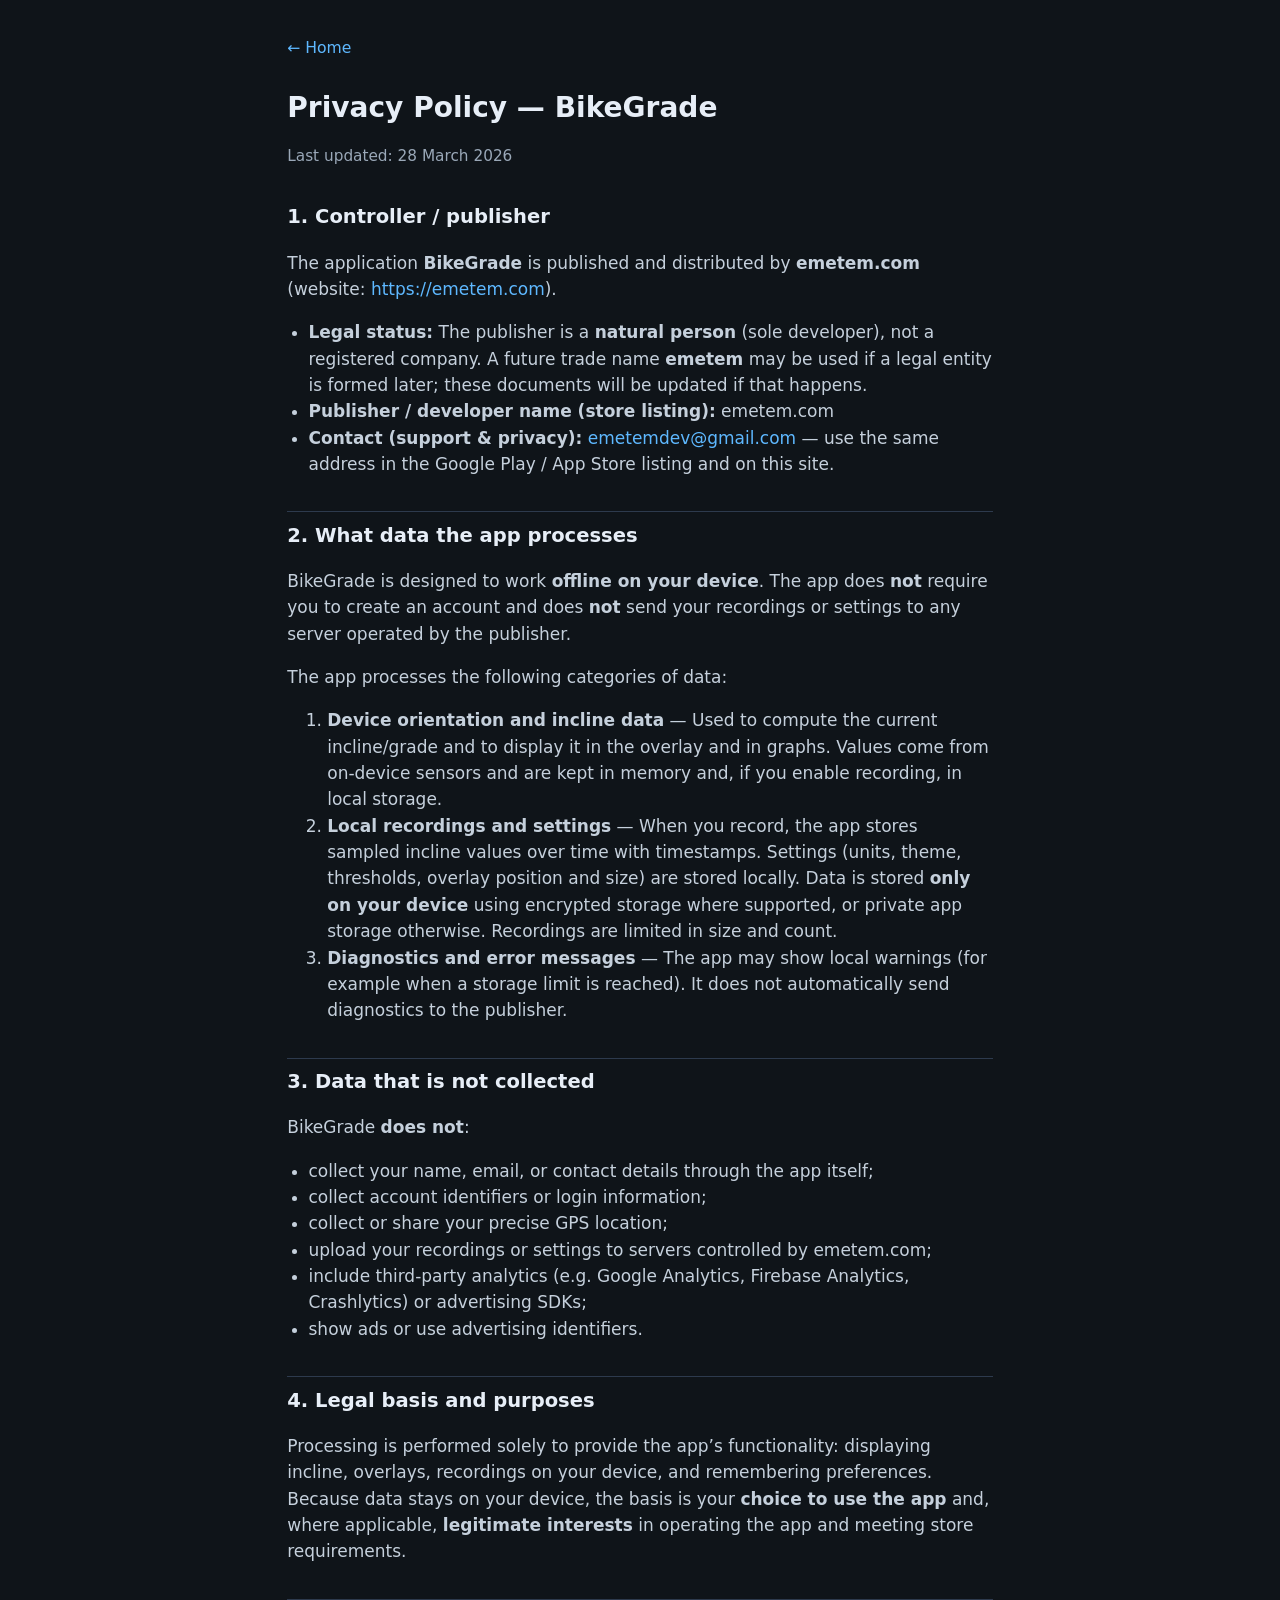
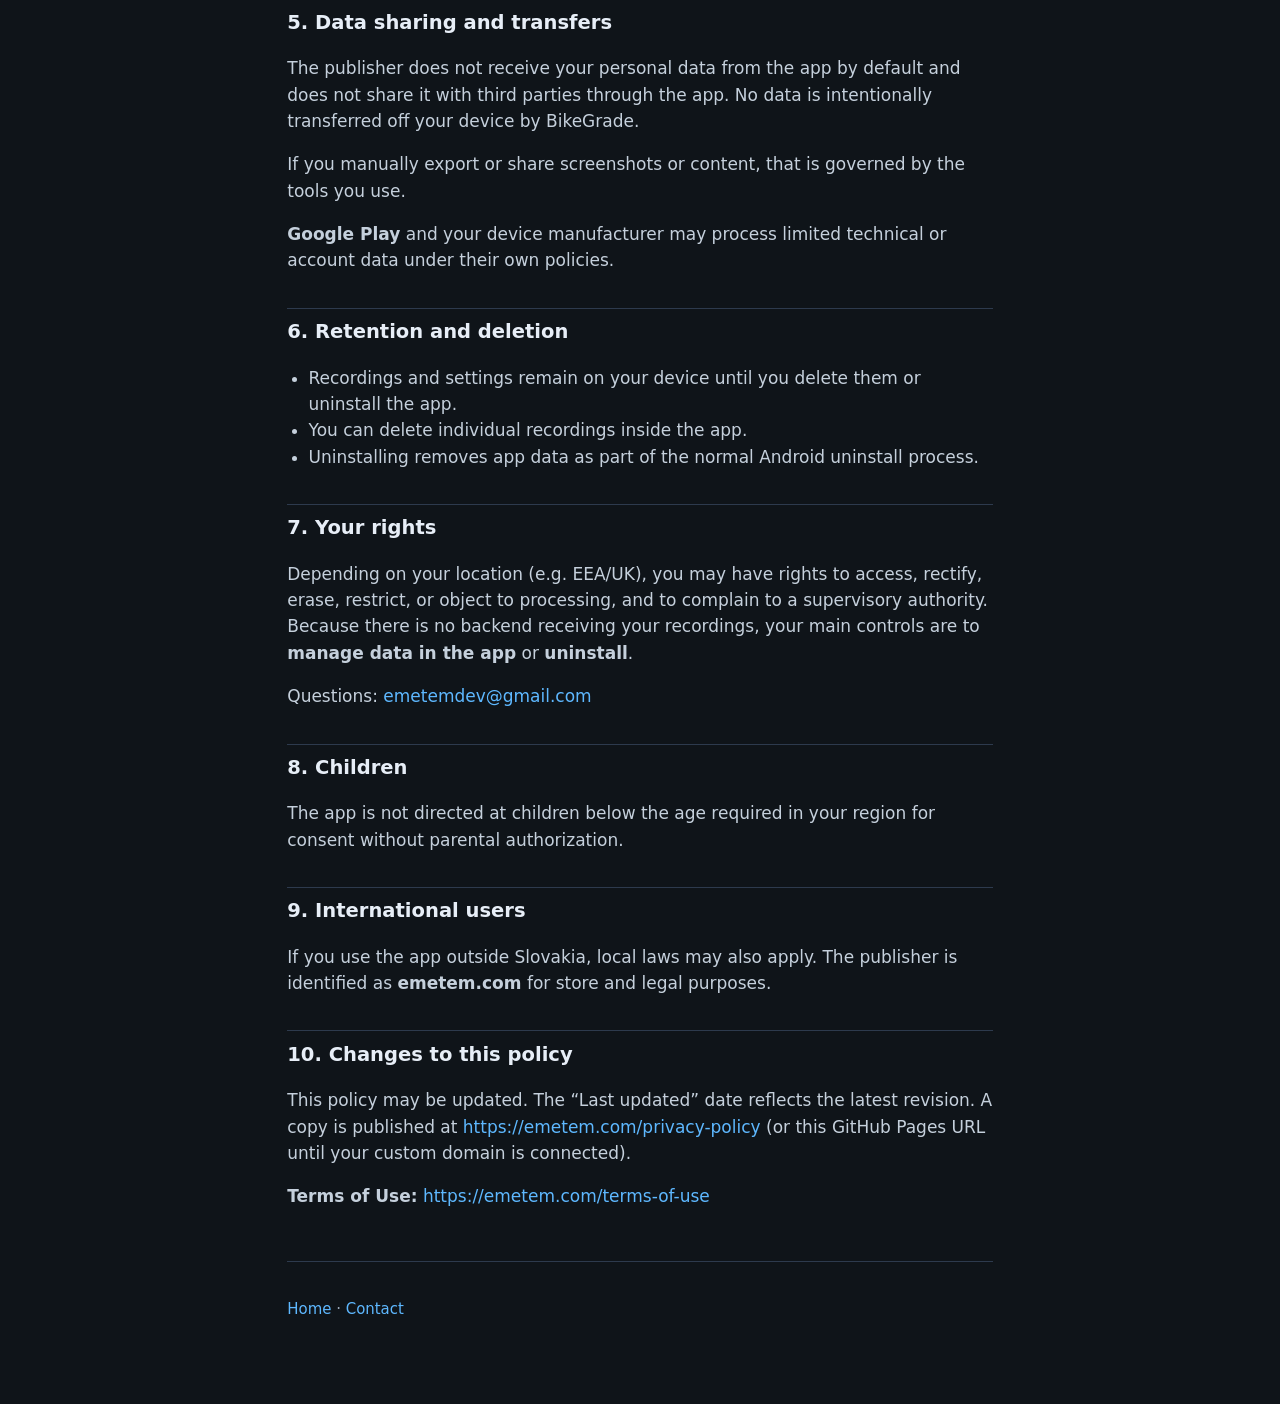
==== privacy-policy.html @ 73c38e98 "init" ====
<!DOCTYPE html>
<html lang="en">
<head>
  <meta charset="utf-8" />
  <meta name="viewport" content="width=device-width, initial-scale=1" />
  <title>Privacy Policy — BikeGrade — emetem.com</title>
  <meta name="description" content="Privacy Policy for the BikeGrade app by emetem.com." />
  <link rel="stylesheet" href="assets/style.css" />
</head>
<body>
  <div class="wrap">
    <a class="back" href="index.html">← Home</a>
    <article class="legal">
      <h1>Privacy Policy — BikeGrade</h1>
      <p class="meta">Last updated: 28 March 2026</p>

      <h2>1. Controller / publisher</h2>
      <p>
        The application <strong>BikeGrade</strong> is published and distributed by <strong>emetem.com</strong>
        (website: <a href="https://emetem.com">https://emetem.com</a>).
      </p>
      <ul>
        <li><strong>Legal status:</strong> The publisher is a <strong>natural person</strong> (sole developer), not a registered company.
          A future trade name <strong>emetem</strong> may be used if a legal entity is formed later; these documents will be updated if that happens.</li>
        <li><strong>Publisher / developer name (store listing):</strong> emetem.com</li>
        <li><strong>Contact (support &amp; privacy):</strong> <a href="mailto:emetemdev@gmail.com">emetemdev@gmail.com</a> — use the same address in the Google Play / App Store listing and on this site.</li>
      </ul>

      <h2>2. What data the app processes</h2>
      <p>
        BikeGrade is designed to work <strong>offline on your device</strong>. The app does <strong>not</strong> require you to create an account and does <strong>not</strong>
        send your recordings or settings to any server operated by the publisher.
      </p>
      <p>The app processes the following categories of data:</p>
      <ol>
        <li><strong>Device orientation and incline data</strong> — Used to compute the current incline/grade and to display it in the overlay and in graphs. Values come from on-device sensors and are kept in memory and, if you enable recording, in local storage.</li>
        <li><strong>Local recordings and settings</strong> — When you record, the app stores sampled incline values over time with timestamps. Settings (units, theme, thresholds, overlay position and size) are stored locally. Data is stored <strong>only on your device</strong> using encrypted storage where supported, or private app storage otherwise. Recordings are limited in size and count.</li>
        <li><strong>Diagnostics and error messages</strong> — The app may show local warnings (for example when a storage limit is reached). It does not automatically send diagnostics to the publisher.</li>
      </ol>

      <h2>3. Data that is not collected</h2>
      <p>BikeGrade <strong>does not</strong>:</p>
      <ul>
        <li>collect your name, email, or contact details through the app itself;</li>
        <li>collect account identifiers or login information;</li>
        <li>collect or share your precise GPS location;</li>
        <li>upload your recordings or settings to servers controlled by emetem.com;</li>
        <li>include third-party analytics (e.g. Google Analytics, Firebase Analytics, Crashlytics) or advertising SDKs;</li>
        <li>show ads or use advertising identifiers.</li>
      </ul>

      <h2>4. Legal basis and purposes</h2>
      <p>Processing is performed solely to provide the app’s functionality: displaying incline, overlays, recordings on your device, and remembering preferences. Because data stays on your device, the basis is your <strong>choice to use the app</strong> and, where applicable, <strong>legitimate interests</strong> in operating the app and meeting store requirements.</p>

      <h2>5. Data sharing and transfers</h2>
      <p>The publisher does not receive your personal data from the app by default and does not share it with third parties through the app. No data is intentionally transferred off your device by BikeGrade.</p>
      <p>If you manually export or share screenshots or content, that is governed by the tools you use.</p>
      <p><strong>Google Play</strong> and your device manufacturer may process limited technical or account data under their own policies.</p>

      <h2>6. Retention and deletion</h2>
      <ul>
        <li>Recordings and settings remain on your device until you delete them or uninstall the app.</li>
        <li>You can delete individual recordings inside the app.</li>
        <li>Uninstalling removes app data as part of the normal Android uninstall process.</li>
      </ul>

      <h2>7. Your rights</h2>
      <p>Depending on your location (e.g. EEA/UK), you may have rights to access, rectify, erase, restrict, or object to processing, and to complain to a supervisory authority. Because there is no backend receiving your recordings, your main controls are to <strong>manage data in the app</strong> or <strong>uninstall</strong>.</p>
      <p>Questions: <a href="mailto:emetemdev@gmail.com">emetemdev@gmail.com</a></p>

      <h2>8. Children</h2>
      <p>The app is not directed at children below the age required in your region for consent without parental authorization.</p>

      <h2>9. International users</h2>
      <p>If you use the app outside Slovakia, local laws may also apply. The publisher is identified as <strong>emetem.com</strong> for store and legal purposes.</p>

      <h2>10. Changes to this policy</h2>
      <p>This policy may be updated. The “Last updated” date reflects the latest revision. A copy is published at <a href="privacy-policy.html">https://emetem.com/privacy-policy</a> (or this GitHub Pages URL until your custom domain is connected).</p>
      <p><strong>Terms of Use:</strong> <a href="terms-of-use.html">https://emetem.com/terms-of-use</a></p>
    </article>

    <footer class="site">
      <p><a href="index.html">Home</a> · <a href="mailto:emetemdev@gmail.com">Contact</a></p>
    </footer>
  </div>
</body>
</html>
---- assets/style.css ----
:root {
  --bg: #0f1419;
  --surface: #1a2332;
  --text: #e7eef7;
  --muted: #9aa8b8;
  --accent: #5eb8ff;
  --border: #2d3a4d;
}

* {
  box-sizing: border-box;
}

html {
  font-size: 17px;
  -webkit-text-size-adjust: 100%;
}

body {
  margin: 0;
  min-height: 100vh;
  font-family: system-ui, -apple-system, "Segoe UI", Roboto, Ubuntu, "Helvetica Neue", sans-serif;
  line-height: 1.55;
  color: var(--text);
  background: var(--bg);
}

a {
  color: var(--accent);
  text-decoration: none;
}

a:hover {
  text-decoration: underline;
}

.wrap {
  max-width: 44rem;
  margin: 0 auto;
  padding: 2rem 1.25rem 4rem;
}

header.site {
  margin-bottom: 2.5rem;
  padding-bottom: 1.25rem;
  border-bottom: 1px solid var(--border);
}

header.site h1 {
  margin: 0 0 0.35rem;
  font-size: 1.5rem;
  font-weight: 700;
  letter-spacing: -0.02em;
}

header.site p {
  margin: 0;
  color: var(--muted);
  font-size: 0.95rem;
}

nav.links {
  display: flex;
  flex-wrap: wrap;
  gap: 0.75rem 1.25rem;
  margin-top: 1rem;
}

nav.links a {
  font-weight: 500;
}

article.legal h1 {
  font-size: 1.65rem;
  margin: 0 0 0.5rem;
}

article.legal .meta {
  color: var(--muted);
  font-size: 0.9rem;
  margin-bottom: 2rem;
}

article.legal h2 {
  font-size: 1.15rem;
  margin: 2rem 0 0.75rem;
  padding-top: 0.5rem;
  border-top: 1px solid var(--border);
  color: var(--text);
}

article.legal h2:first-of-type {
  border-top: none;
  padding-top: 0;
  margin-top: 0;
}

article.legal p,
article.legal li {
  color: #c5d0dc;
}

article.legal ul {
  padding-left: 1.25rem;
}

article.legal hr {
  border: none;
  border-top: 1px solid var(--border);
  margin: 1.75rem 0;
}

footer.site {
  margin-top: 3rem;
  padding-top: 1.25rem;
  border-top: 1px solid var(--border);
  font-size: 0.88rem;
  color: var(--muted);
}

.home-card {
  background: var(--surface);
  border: 1px solid var(--border);
  border-radius: 12px;
  padding: 1.5rem 1.35rem;
  margin-bottom: 1rem;
}

.home-card h2 {
  margin: 0 0 0.5rem;
  font-size: 1.1rem;
}

.home-card p {
  margin: 0;
  color: #c5d0dc;
  font-size: 0.95rem;
}

.back {
  display: inline-block;
  margin-bottom: 1.5rem;
  font-size: 0.92rem;
}
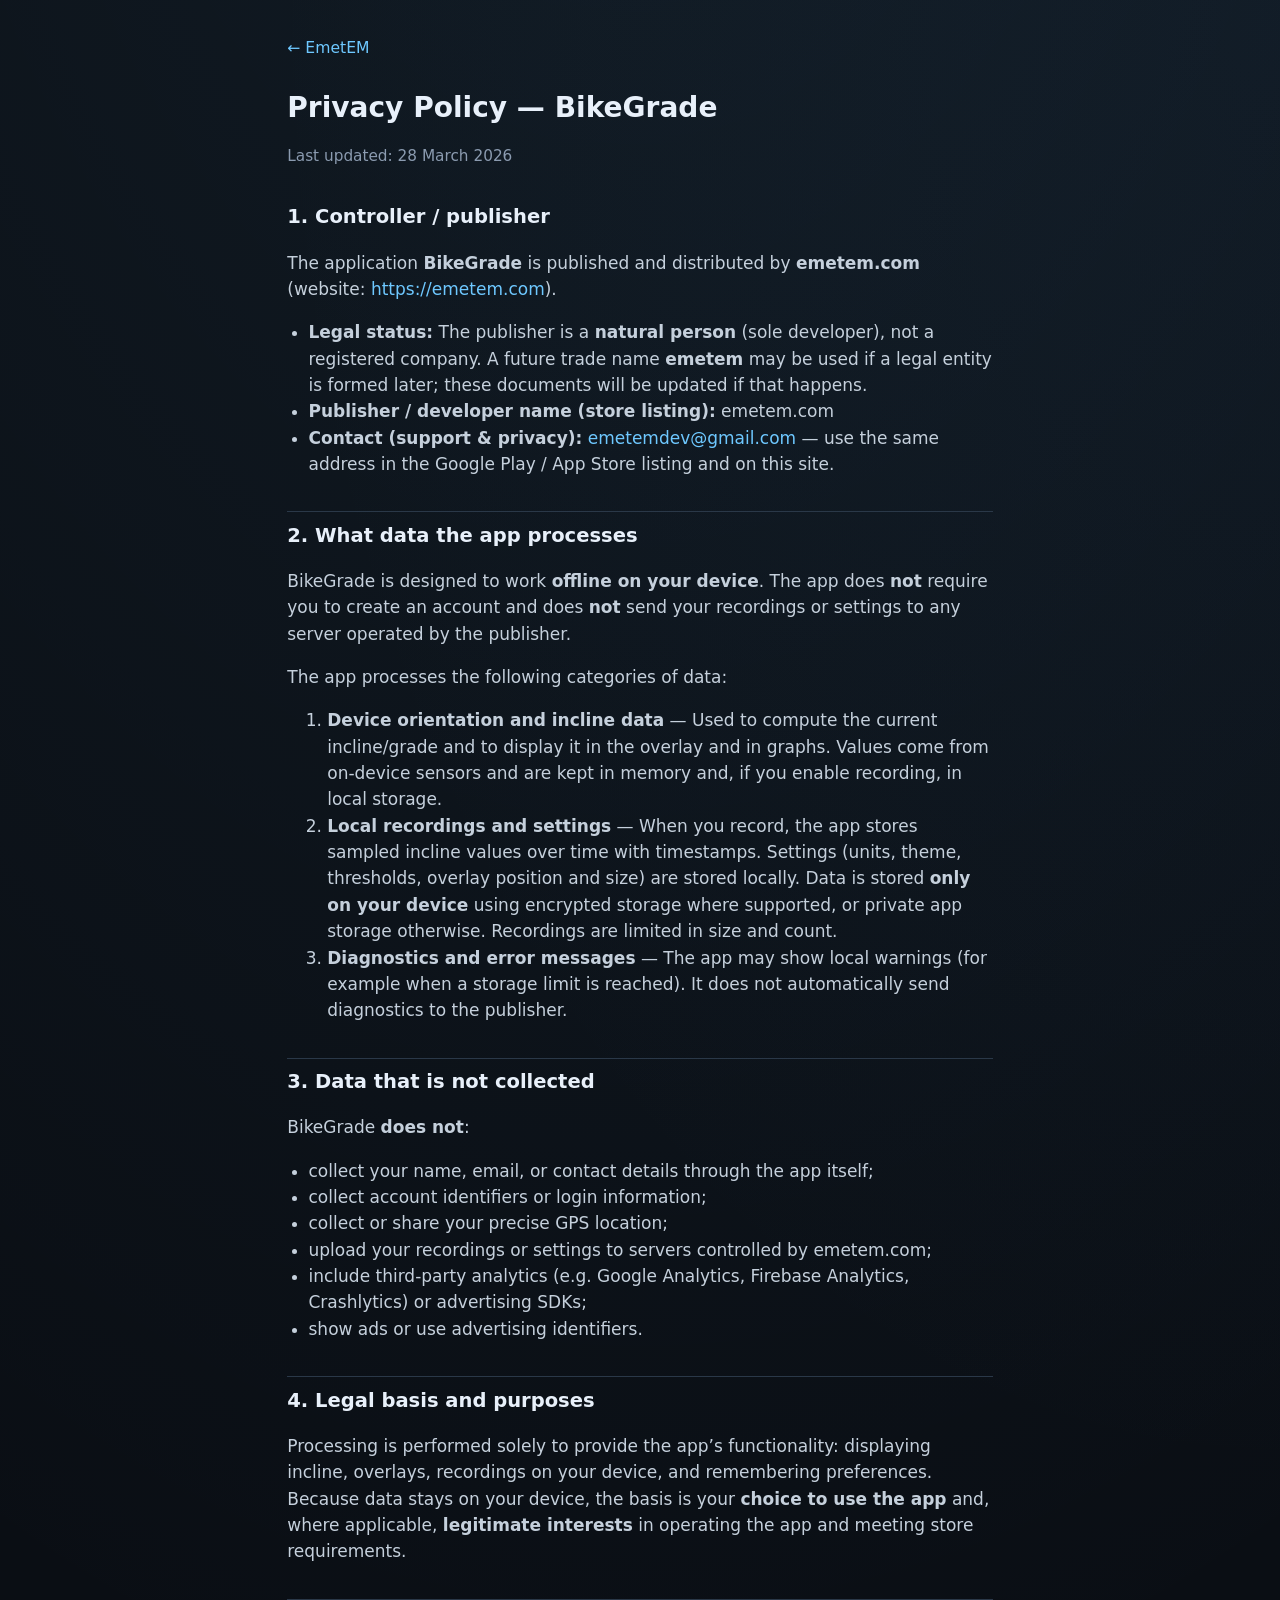
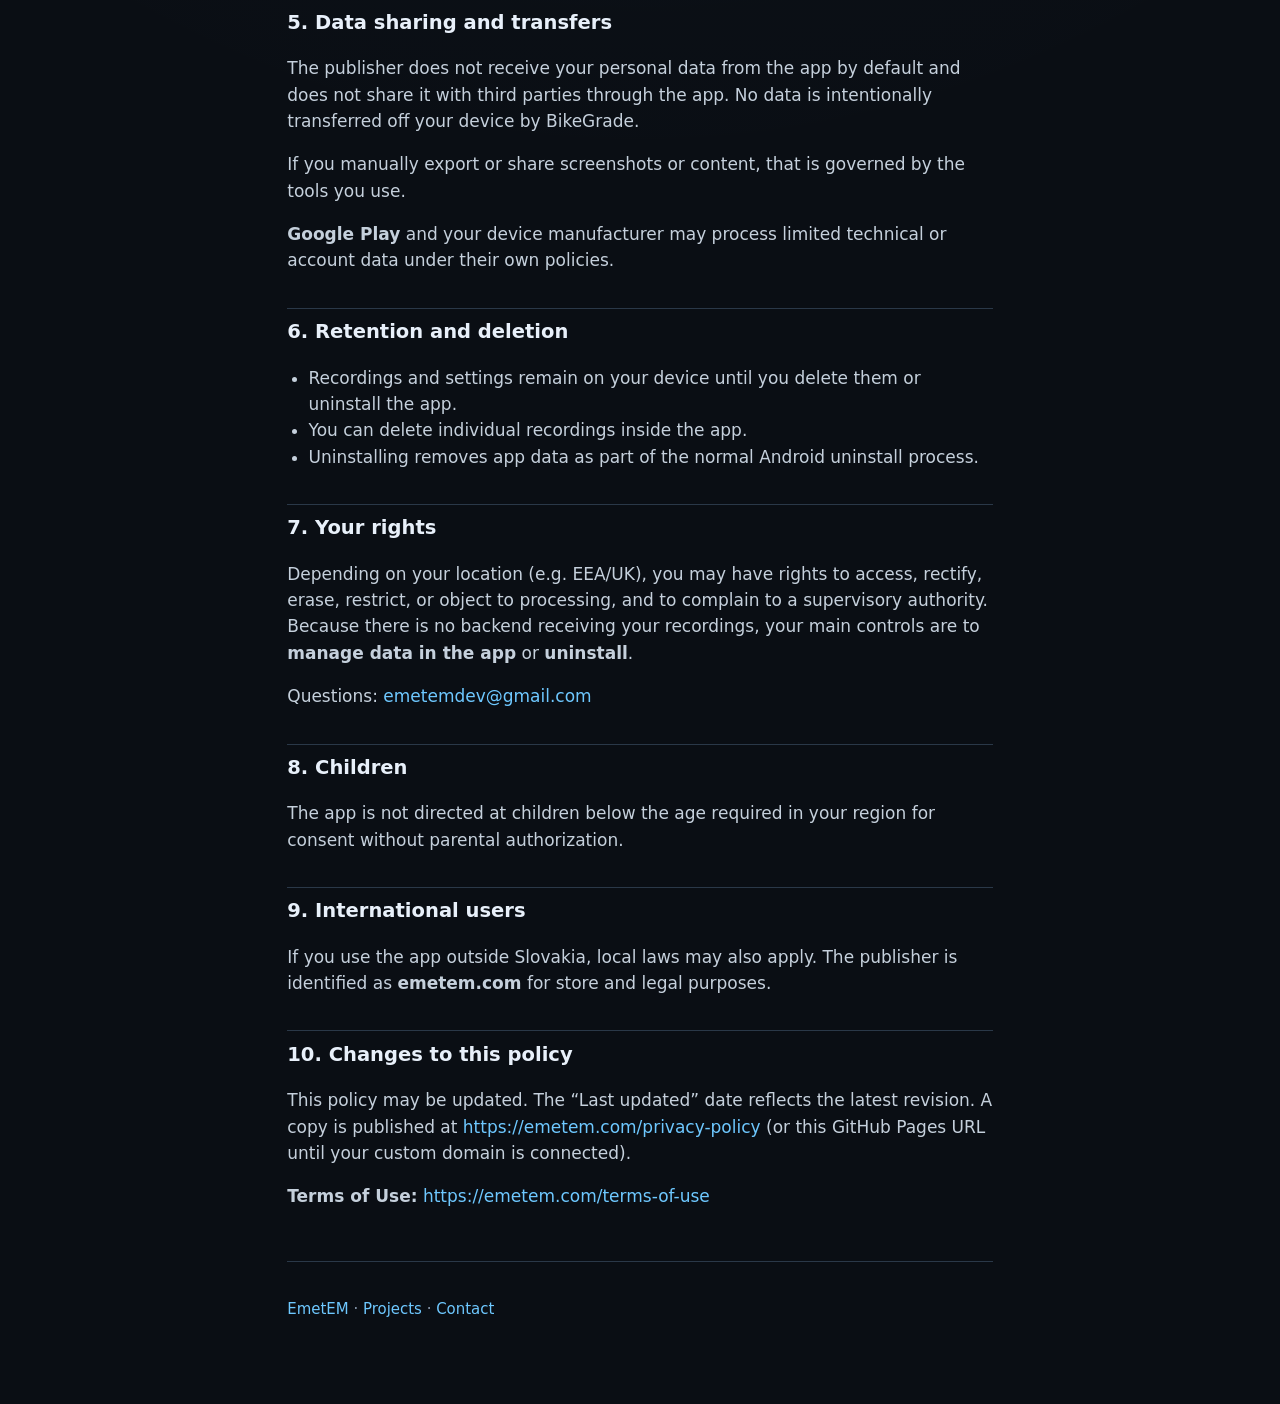
==== commit 70888c7b: "new visual" ====
--- a/privacy-policy.html
+++ b/privacy-policy.html
@@ -1,87 +1,87 @@
-<!DOCTYPE html>
-<html lang="en">
-<head>
-  <meta charset="utf-8" />
-  <meta name="viewport" content="width=device-width, initial-scale=1" />
-  <title>Privacy Policy — BikeGrade — emetem.com</title>
-  <meta name="description" content="Privacy Policy for the BikeGrade app by emetem.com." />
-  <link rel="stylesheet" href="assets/style.css" />
-</head>
-<body>
-  <div class="wrap">
-    <a class="back" href="index.html">← Home</a>
-    <article class="legal">
-      <h1>Privacy Policy — BikeGrade</h1>
-      <p class="meta">Last updated: 28 March 2026</p>
-
-      <h2>1. Controller / publisher</h2>
-      <p>
-        The application <strong>BikeGrade</strong> is published and distributed by <strong>emetem.com</strong>
-        (website: <a href="https://emetem.com">https://emetem.com</a>).
-      </p>
-      <ul>
-        <li><strong>Legal status:</strong> The publisher is a <strong>natural person</strong> (sole developer), not a registered company.
-          A future trade name <strong>emetem</strong> may be used if a legal entity is formed later; these documents will be updated if that happens.</li>
-        <li><strong>Publisher / developer name (store listing):</strong> emetem.com</li>
-        <li><strong>Contact (support &amp; privacy):</strong> <a href="mailto:emetemdev@gmail.com">emetemdev@gmail.com</a> — use the same address in the Google Play / App Store listing and on this site.</li>
-      </ul>
-
-      <h2>2. What data the app processes</h2>
-      <p>
-        BikeGrade is designed to work <strong>offline on your device</strong>. The app does <strong>not</strong> require you to create an account and does <strong>not</strong>
-        send your recordings or settings to any server operated by the publisher.
-      </p>
-      <p>The app processes the following categories of data:</p>
-      <ol>
-        <li><strong>Device orientation and incline data</strong> — Used to compute the current incline/grade and to display it in the overlay and in graphs. Values come from on-device sensors and are kept in memory and, if you enable recording, in local storage.</li>
-        <li><strong>Local recordings and settings</strong> — When you record, the app stores sampled incline values over time with timestamps. Settings (units, theme, thresholds, overlay position and size) are stored locally. Data is stored <strong>only on your device</strong> using encrypted storage where supported, or private app storage otherwise. Recordings are limited in size and count.</li>
-        <li><strong>Diagnostics and error messages</strong> — The app may show local warnings (for example when a storage limit is reached). It does not automatically send diagnostics to the publisher.</li>
-      </ol>
-
-      <h2>3. Data that is not collected</h2>
-      <p>BikeGrade <strong>does not</strong>:</p>
-      <ul>
-        <li>collect your name, email, or contact details through the app itself;</li>
-        <li>collect account identifiers or login information;</li>
-        <li>collect or share your precise GPS location;</li>
-        <li>upload your recordings or settings to servers controlled by emetem.com;</li>
-        <li>include third-party analytics (e.g. Google Analytics, Firebase Analytics, Crashlytics) or advertising SDKs;</li>
-        <li>show ads or use advertising identifiers.</li>
-      </ul>
-
-      <h2>4. Legal basis and purposes</h2>
-      <p>Processing is performed solely to provide the app’s functionality: displaying incline, overlays, recordings on your device, and remembering preferences. Because data stays on your device, the basis is your <strong>choice to use the app</strong> and, where applicable, <strong>legitimate interests</strong> in operating the app and meeting store requirements.</p>
-
-      <h2>5. Data sharing and transfers</h2>
-      <p>The publisher does not receive your personal data from the app by default and does not share it with third parties through the app. No data is intentionally transferred off your device by BikeGrade.</p>
-      <p>If you manually export or share screenshots or content, that is governed by the tools you use.</p>
-      <p><strong>Google Play</strong> and your device manufacturer may process limited technical or account data under their own policies.</p>
-
-      <h2>6. Retention and deletion</h2>
-      <ul>
-        <li>Recordings and settings remain on your device until you delete them or uninstall the app.</li>
-        <li>You can delete individual recordings inside the app.</li>
-        <li>Uninstalling removes app data as part of the normal Android uninstall process.</li>
-      </ul>
-
-      <h2>7. Your rights</h2>
-      <p>Depending on your location (e.g. EEA/UK), you may have rights to access, rectify, erase, restrict, or object to processing, and to complain to a supervisory authority. Because there is no backend receiving your recordings, your main controls are to <strong>manage data in the app</strong> or <strong>uninstall</strong>.</p>
-      <p>Questions: <a href="mailto:emetemdev@gmail.com">emetemdev@gmail.com</a></p>
-
-      <h2>8. Children</h2>
-      <p>The app is not directed at children below the age required in your region for consent without parental authorization.</p>
-
-      <h2>9. International users</h2>
-      <p>If you use the app outside Slovakia, local laws may also apply. The publisher is identified as <strong>emetem.com</strong> for store and legal purposes.</p>
-
-      <h2>10. Changes to this policy</h2>
-      <p>This policy may be updated. The “Last updated” date reflects the latest revision. A copy is published at <a href="privacy-policy.html">https://emetem.com/privacy-policy</a> (or this GitHub Pages URL until your custom domain is connected).</p>
-      <p><strong>Terms of Use:</strong> <a href="terms-of-use.html">https://emetem.com/terms-of-use</a></p>
-    </article>
-
-    <footer class="site">
-      <p><a href="index.html">Home</a> · <a href="mailto:emetemdev@gmail.com">Contact</a></p>
-    </footer>
-  </div>
-</body>
-</html>
+<!DOCTYPE html>
+<html lang="en">
+<head>
+  <meta charset="utf-8" />
+  <meta name="viewport" content="width=device-width, initial-scale=1" />
+  <title>Privacy Policy — BikeGrade — EmetEM</title>
+  <meta name="description" content="Privacy Policy for the BikeGrade app by EmetEM / emetem.com." />
+  <link rel="stylesheet" href="assets/style.css" />
+</head>
+<body>
+  <div class="wrap">
+    <a class="back" href="index.html">← EmetEM</a>
+    <article class="legal">
+      <h1>Privacy Policy — BikeGrade</h1>
+      <p class="meta">Last updated: 28 March 2026</p>
+
+      <h2>1. Controller / publisher</h2>
+      <p>
+        The application <strong>BikeGrade</strong> is published and distributed by <strong>emetem.com</strong>
+        (website: <a href="https://emetem.com">https://emetem.com</a>).
+      </p>
+      <ul>
+        <li><strong>Legal status:</strong> The publisher is a <strong>natural person</strong> (sole developer), not a registered company.
+          A future trade name <strong>emetem</strong> may be used if a legal entity is formed later; these documents will be updated if that happens.</li>
+        <li><strong>Publisher / developer name (store listing):</strong> emetem.com</li>
+        <li><strong>Contact (support &amp; privacy):</strong> <a href="mailto:emetemdev@gmail.com">emetemdev@gmail.com</a> — use the same address in the Google Play / App Store listing and on this site.</li>
+      </ul>
+
+      <h2>2. What data the app processes</h2>
+      <p>
+        BikeGrade is designed to work <strong>offline on your device</strong>. The app does <strong>not</strong> require you to create an account and does <strong>not</strong>
+        send your recordings or settings to any server operated by the publisher.
+      </p>
+      <p>The app processes the following categories of data:</p>
+      <ol>
+        <li><strong>Device orientation and incline data</strong> — Used to compute the current incline/grade and to display it in the overlay and in graphs. Values come from on-device sensors and are kept in memory and, if you enable recording, in local storage.</li>
+        <li><strong>Local recordings and settings</strong> — When you record, the app stores sampled incline values over time with timestamps. Settings (units, theme, thresholds, overlay position and size) are stored locally. Data is stored <strong>only on your device</strong> using encrypted storage where supported, or private app storage otherwise. Recordings are limited in size and count.</li>
+        <li><strong>Diagnostics and error messages</strong> — The app may show local warnings (for example when a storage limit is reached). It does not automatically send diagnostics to the publisher.</li>
+      </ol>
+
+      <h2>3. Data that is not collected</h2>
+      <p>BikeGrade <strong>does not</strong>:</p>
+      <ul>
+        <li>collect your name, email, or contact details through the app itself;</li>
+        <li>collect account identifiers or login information;</li>
+        <li>collect or share your precise GPS location;</li>
+        <li>upload your recordings or settings to servers controlled by emetem.com;</li>
+        <li>include third-party analytics (e.g. Google Analytics, Firebase Analytics, Crashlytics) or advertising SDKs;</li>
+        <li>show ads or use advertising identifiers.</li>
+      </ul>
+
+      <h2>4. Legal basis and purposes</h2>
+      <p>Processing is performed solely to provide the app’s functionality: displaying incline, overlays, recordings on your device, and remembering preferences. Because data stays on your device, the basis is your <strong>choice to use the app</strong> and, where applicable, <strong>legitimate interests</strong> in operating the app and meeting store requirements.</p>
+
+      <h2>5. Data sharing and transfers</h2>
+      <p>The publisher does not receive your personal data from the app by default and does not share it with third parties through the app. No data is intentionally transferred off your device by BikeGrade.</p>
+      <p>If you manually export or share screenshots or content, that is governed by the tools you use.</p>
+      <p><strong>Google Play</strong> and your device manufacturer may process limited technical or account data under their own policies.</p>
+
+      <h2>6. Retention and deletion</h2>
+      <ul>
+        <li>Recordings and settings remain on your device until you delete them or uninstall the app.</li>
+        <li>You can delete individual recordings inside the app.</li>
+        <li>Uninstalling removes app data as part of the normal Android uninstall process.</li>
+      </ul>
+
+      <h2>7. Your rights</h2>
+      <p>Depending on your location (e.g. EEA/UK), you may have rights to access, rectify, erase, restrict, or object to processing, and to complain to a supervisory authority. Because there is no backend receiving your recordings, your main controls are to <strong>manage data in the app</strong> or <strong>uninstall</strong>.</p>
+      <p>Questions: <a href="mailto:emetemdev@gmail.com">emetemdev@gmail.com</a></p>
+
+      <h2>8. Children</h2>
+      <p>The app is not directed at children below the age required in your region for consent without parental authorization.</p>
+
+      <h2>9. International users</h2>
+      <p>If you use the app outside Slovakia, local laws may also apply. The publisher is identified as <strong>emetem.com</strong> for store and legal purposes.</p>
+
+      <h2>10. Changes to this policy</h2>
+      <p>This policy may be updated. The “Last updated” date reflects the latest revision. A copy is published at <a href="privacy-policy.html">https://emetem.com/privacy-policy</a> (or this GitHub Pages URL until your custom domain is connected).</p>
+      <p><strong>Terms of Use:</strong> <a href="terms-of-use.html">https://emetem.com/terms-of-use</a></p>
+    </article>
+
+    <footer class="site">
+      <p><a href="index.html">EmetEM</a> · <a href="index.html#projects">Projects</a> · <a href="mailto:emetemdev@gmail.com">Contact</a></p>
+    </footer>
+  </div>
+</body>
+</html>
--- a/assets/style.css
+++ b/assets/style.css
@@ -1,144 +1,402 @@
-:root {
-  --bg: #0f1419;
-  --surface: #1a2332;
-  --text: #e7eef7;
-  --muted: #9aa8b8;
-  --accent: #5eb8ff;
-  --border: #2d3a4d;
-}
-
-* {
-  box-sizing: border-box;
-}
-
-html {
-  font-size: 17px;
-  -webkit-text-size-adjust: 100%;
-}
-
-body {
-  margin: 0;
-  min-height: 100vh;
-  font-family: system-ui, -apple-system, "Segoe UI", Roboto, Ubuntu, "Helvetica Neue", sans-serif;
-  line-height: 1.55;
-  color: var(--text);
-  background: var(--bg);
-}
-
-a {
-  color: var(--accent);
-  text-decoration: none;
-}
-
-a:hover {
-  text-decoration: underline;
-}
-
-.wrap {
-  max-width: 44rem;
-  margin: 0 auto;
-  padding: 2rem 1.25rem 4rem;
-}
-
-header.site {
-  margin-bottom: 2.5rem;
-  padding-bottom: 1.25rem;
-  border-bottom: 1px solid var(--border);
-}
-
-header.site h1 {
-  margin: 0 0 0.35rem;
-  font-size: 1.5rem;
-  font-weight: 700;
-  letter-spacing: -0.02em;
-}
-
-header.site p {
-  margin: 0;
-  color: var(--muted);
-  font-size: 0.95rem;
-}
-
-nav.links {
-  display: flex;
-  flex-wrap: wrap;
-  gap: 0.75rem 1.25rem;
-  margin-top: 1rem;
-}
-
-nav.links a {
-  font-weight: 500;
-}
-
-article.legal h1 {
-  font-size: 1.65rem;
-  margin: 0 0 0.5rem;
-}
-
-article.legal .meta {
-  color: var(--muted);
-  font-size: 0.9rem;
-  margin-bottom: 2rem;
-}
-
-article.legal h2 {
-  font-size: 1.15rem;
-  margin: 2rem 0 0.75rem;
-  padding-top: 0.5rem;
-  border-top: 1px solid var(--border);
-  color: var(--text);
-}
-
-article.legal h2:first-of-type {
-  border-top: none;
-  padding-top: 0;
-  margin-top: 0;
-}
-
-article.legal p,
-article.legal li {
-  color: #c5d0dc;
-}
-
-article.legal ul {
-  padding-left: 1.25rem;
-}
-
-article.legal hr {
-  border: none;
-  border-top: 1px solid var(--border);
-  margin: 1.75rem 0;
-}
-
-footer.site {
-  margin-top: 3rem;
-  padding-top: 1.25rem;
-  border-top: 1px solid var(--border);
-  font-size: 0.88rem;
-  color: var(--muted);
-}
-
-.home-card {
-  background: var(--surface);
-  border: 1px solid var(--border);
-  border-radius: 12px;
-  padding: 1.5rem 1.35rem;
-  margin-bottom: 1rem;
-}
-
-.home-card h2 {
-  margin: 0 0 0.5rem;
-  font-size: 1.1rem;
-}
-
-.home-card p {
-  margin: 0;
-  color: #c5d0dc;
-  font-size: 0.95rem;
-}
-
-.back {
-  display: inline-block;
-  margin-bottom: 1.5rem;
-  font-size: 0.92rem;
-}
+:root {
+  --bg: #0a0e14;
+  --bg-elevated: #121a24;
+  --surface: #182230;
+  --text: #e8f0fa;
+  --muted: #8b9bb0;
+  --accent: #6ec8ff;
+  --accent-soft: rgba(110, 200, 255, 0.12);
+  --border: #2a3848;
+  --brand-em: #a8d8ff;
+}
+
+* {
+  box-sizing: border-box;
+}
+
+html {
+  font-size: 17px;
+  -webkit-text-size-adjust: 100%;
+  scroll-behavior: smooth;
+}
+
+body {
+  margin: 0;
+  min-height: 100vh;
+  font-family: system-ui, -apple-system, "Segoe UI", Roboto, Ubuntu, "Helvetica Neue", sans-serif;
+  line-height: 1.55;
+  color: var(--text);
+  background: var(--bg);
+  background-image:
+    radial-gradient(ellipse 120% 80% at 50% -20%, rgba(110, 200, 255, 0.08), transparent),
+    radial-gradient(ellipse 80% 50% at 100% 0%, rgba(80, 140, 200, 0.06), transparent);
+}
+
+a {
+  color: var(--accent);
+  text-decoration: none;
+}
+
+a:hover {
+  text-decoration: underline;
+}
+
+.wrap {
+  max-width: 44rem;
+  margin: 0 auto;
+  padding: 2rem 1.25rem 4rem;
+}
+
+.wrap--wide {
+  max-width: 52rem;
+}
+
+/* —— Developer header —— */
+.dev-header {
+  margin-bottom: 2.75rem;
+  padding-bottom: 1.5rem;
+  border-bottom: 1px solid var(--border);
+}
+
+.brand {
+  display: inline-block;
+  font-size: 1.85rem;
+  font-weight: 700;
+  letter-spacing: -0.03em;
+  line-height: 1.2;
+  color: var(--text);
+  text-decoration: none;
+}
+
+.brand:hover {
+  text-decoration: none;
+  color: var(--accent);
+}
+
+.brand__main {
+  font-weight: 700;
+}
+
+.brand__em {
+  font-weight: 800;
+  color: var(--brand-em);
+}
+
+.dev-tagline {
+  margin: 0.4rem 0 0;
+  color: var(--muted);
+  font-size: 0.95rem;
+}
+
+.dev-nav {
+  display: flex;
+  flex-wrap: wrap;
+  gap: 0.5rem 0.25rem;
+  margin-top: 1.25rem;
+}
+
+.dev-nav a {
+  padding: 0.45rem 0.95rem;
+  border-radius: 999px;
+  font-weight: 500;
+  font-size: 0.92rem;
+  color: var(--text);
+  background: var(--surface);
+  border: 1px solid var(--border);
+  text-decoration: none;
+}
+
+.dev-nav a:hover {
+  background: var(--accent-soft);
+  border-color: rgba(110, 200, 255, 0.35);
+  text-decoration: none;
+}
+
+/* —— Hero —— */
+.hero-dev {
+  margin-bottom: 3rem;
+}
+
+.hero-dev__title {
+  margin: 0 0 1rem;
+  font-size: clamp(1.35rem, 4vw, 1.75rem);
+  font-weight: 650;
+  letter-spacing: -0.02em;
+  line-height: 1.25;
+}
+
+.hero-dev__lead {
+  margin: 0;
+  color: #c5d0dc;
+  font-size: 1.02rem;
+  max-width: 40rem;
+}
+
+/* —— Sections —— */
+.section-block {
+  margin-bottom: 2.5rem;
+}
+
+.section-block--compact {
+  margin-bottom: 1.5rem;
+}
+
+.section-head {
+  margin-bottom: 1.25rem;
+}
+
+.section-head h2 {
+  margin: 0 0 0.35rem;
+  font-size: 1.35rem;
+  font-weight: 650;
+  letter-spacing: -0.02em;
+}
+
+.section-sub {
+  margin: 0;
+  color: var(--muted);
+  font-size: 0.95rem;
+}
+
+.visually-hidden {
+  position: absolute;
+  width: 1px;
+  height: 1px;
+  padding: 0;
+  margin: -1px;
+  overflow: hidden;
+  clip: rect(0, 0, 0, 0);
+  white-space: nowrap;
+  border: 0;
+}
+
+/* —— Project card —— */
+.project-card {
+  background: var(--bg-elevated);
+  border: 1px solid var(--border);
+  border-radius: 14px;
+  padding: 1.6rem 1.45rem;
+  box-shadow: 0 8px 32px rgba(0, 0, 0, 0.25);
+}
+
+.project-card__head {
+  display: flex;
+  flex-wrap: wrap;
+  align-items: center;
+  gap: 0.65rem 1rem;
+  margin-bottom: 1rem;
+}
+
+.project-card__title {
+  margin: 0;
+  font-size: 1.35rem;
+  font-weight: 650;
+  letter-spacing: -0.02em;
+}
+
+.badge {
+  display: inline-block;
+  padding: 0.2rem 0.55rem;
+  font-size: 0.72rem;
+  font-weight: 600;
+  text-transform: uppercase;
+  letter-spacing: 0.06em;
+  color: var(--accent);
+  background: var(--accent-soft);
+  border: 1px solid rgba(110, 200, 255, 0.25);
+  border-radius: 6px;
+}
+
+.project-card__pitch {
+  margin: 0 0 1rem;
+  color: #c5d0dc;
+  font-size: 0.98rem;
+}
+
+.project-card__features {
+  margin: 0 0 1.35rem;
+  padding-left: 1.2rem;
+  color: #b8c5d4;
+  font-size: 0.93rem;
+}
+
+.project-card__features li {
+  margin-bottom: 0.4rem;
+}
+
+.project-card__docs {
+  padding-top: 1.1rem;
+  border-top: 1px solid var(--border);
+}
+
+.project-card__docs-title {
+  margin: 0 0 0.65rem;
+  font-size: 0.82rem;
+  font-weight: 600;
+  text-transform: uppercase;
+  letter-spacing: 0.06em;
+  color: var(--muted);
+}
+
+.doc-links {
+  margin: 0;
+  padding-left: 1.2rem;
+  color: #c5d0dc;
+  font-size: 0.93rem;
+}
+
+.doc-links li {
+  margin-bottom: 0.45rem;
+}
+
+/* —— Contact —— */
+.contact-card {
+  background: var(--surface);
+  border: 1px solid var(--border);
+  border-radius: 12px;
+  padding: 1.25rem 1.35rem;
+}
+
+.contact-card__label {
+  margin: 0 0 0.25rem;
+  font-size: 0.75rem;
+  font-weight: 600;
+  text-transform: uppercase;
+  letter-spacing: 0.08em;
+  color: var(--muted);
+}
+
+.contact-card__value {
+  margin: 0 0 0.5rem;
+  font-size: 1.05rem;
+}
+
+.contact-card__hint {
+  margin: 0;
+  font-size: 0.85rem;
+  color: var(--muted);
+}
+
+/* —— Footer —— */
+.site-footer {
+  margin-top: 3rem;
+  padding-top: 1.35rem;
+  border-top: 1px solid var(--border);
+  font-size: 0.88rem;
+  color: var(--muted);
+}
+
+.site-footer p {
+  margin: 0 0 0.5rem;
+}
+
+.site-footer__mini {
+  font-size: 0.85rem;
+}
+
+/* —— Legal pages (unchanged structure) —— */
+header.site {
+  margin-bottom: 2.5rem;
+  padding-bottom: 1.25rem;
+  border-bottom: 1px solid var(--border);
+}
+
+header.site h1 {
+  margin: 0 0 0.35rem;
+  font-size: 1.5rem;
+  font-weight: 700;
+  letter-spacing: -0.02em;
+}
+
+header.site p {
+  margin: 0;
+  color: var(--muted);
+  font-size: 0.95rem;
+}
+
+nav.links {
+  display: flex;
+  flex-wrap: wrap;
+  gap: 0.75rem 1.25rem;
+  margin-top: 1rem;
+}
+
+nav.links a {
+  font-weight: 500;
+}
+
+article.legal h1 {
+  font-size: 1.65rem;
+  margin: 0 0 0.5rem;
+}
+
+article.legal .meta {
+  color: var(--muted);
+  font-size: 0.9rem;
+  margin-bottom: 2rem;
+}
+
+article.legal h2 {
+  font-size: 1.15rem;
+  margin: 2rem 0 0.75rem;
+  padding-top: 0.5rem;
+  border-top: 1px solid var(--border);
+  color: var(--text);
+}
+
+article.legal h2:first-of-type {
+  border-top: none;
+  padding-top: 0;
+  margin-top: 0;
+}
+
+article.legal p,
+article.legal li {
+  color: #c5d0dc;
+}
+
+article.legal ul {
+  padding-left: 1.25rem;
+}
+
+article.legal hr {
+  border: none;
+  border-top: 1px solid var(--border);
+  margin: 1.75rem 0;
+}
+
+footer.site {
+  margin-top: 3rem;
+  padding-top: 1.25rem;
+  border-top: 1px solid var(--border);
+  font-size: 0.88rem;
+  color: var(--muted);
+}
+
+.home-card {
+  background: var(--surface);
+  border: 1px solid var(--border);
+  border-radius: 12px;
+  padding: 1.5rem 1.35rem;
+  margin-bottom: 1rem;
+}
+
+.home-card h2 {
+  margin: 0 0 0.5rem;
+  font-size: 1.1rem;
+}
+
+.home-card p {
+  margin: 0;
+  color: #c5d0dc;
+  font-size: 0.95rem;
+}
+
+.back {
+  display: inline-flex;
+  align-items: center;
+  gap: 0.35rem;
+  margin-bottom: 1.5rem;
+  font-size: 0.92rem;
+  font-weight: 500;
+}
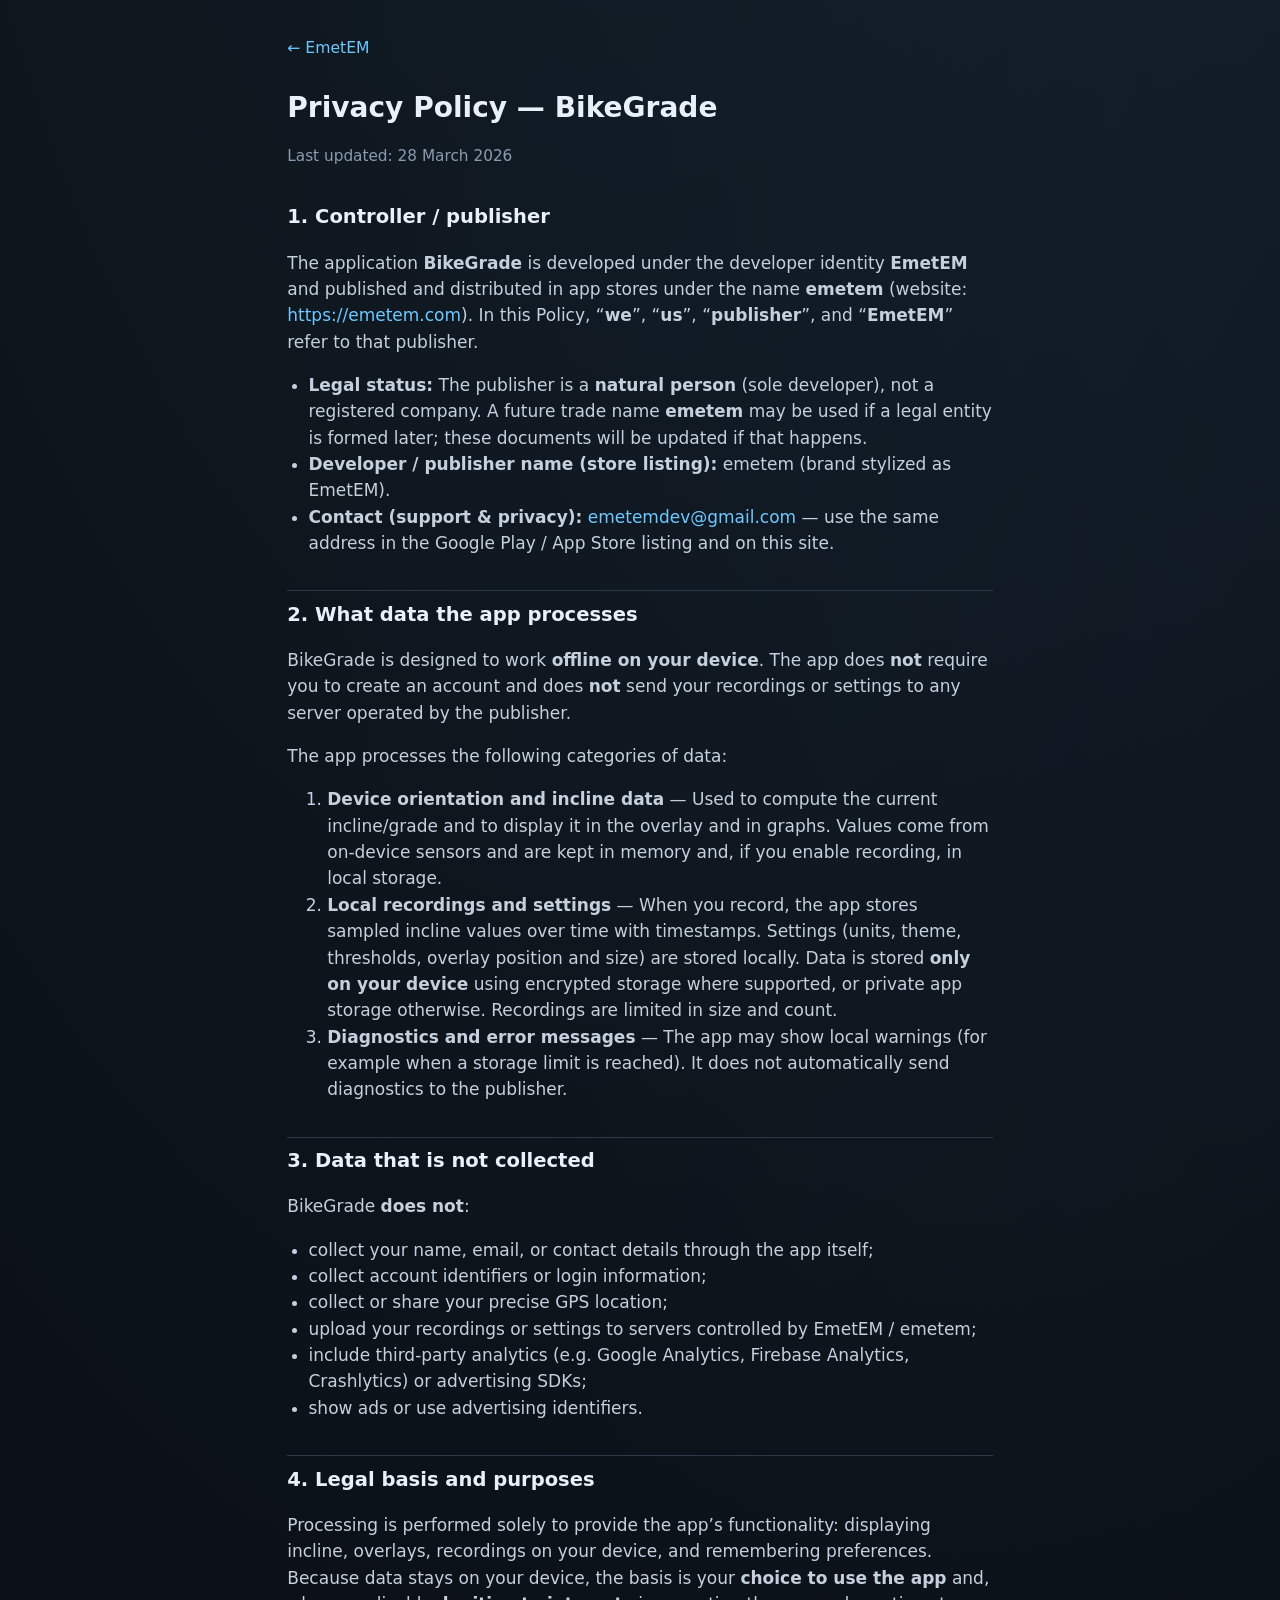
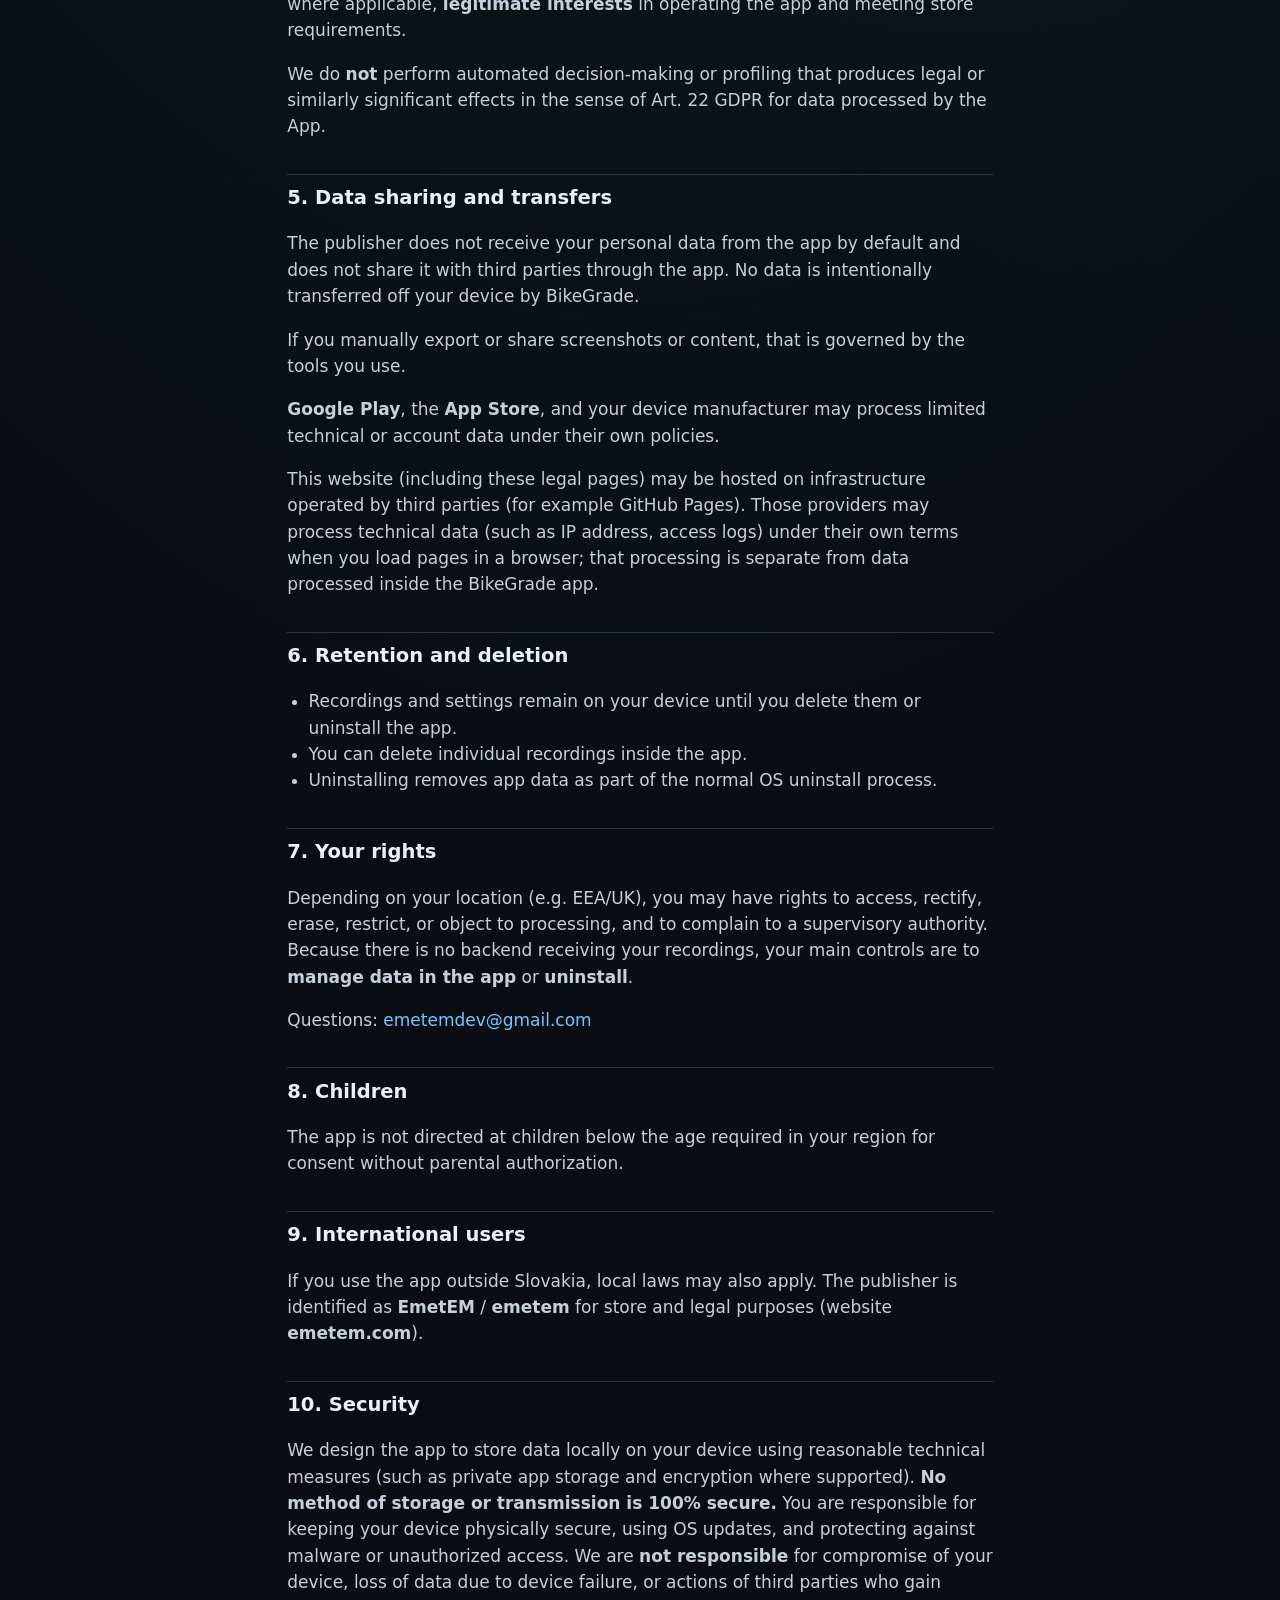
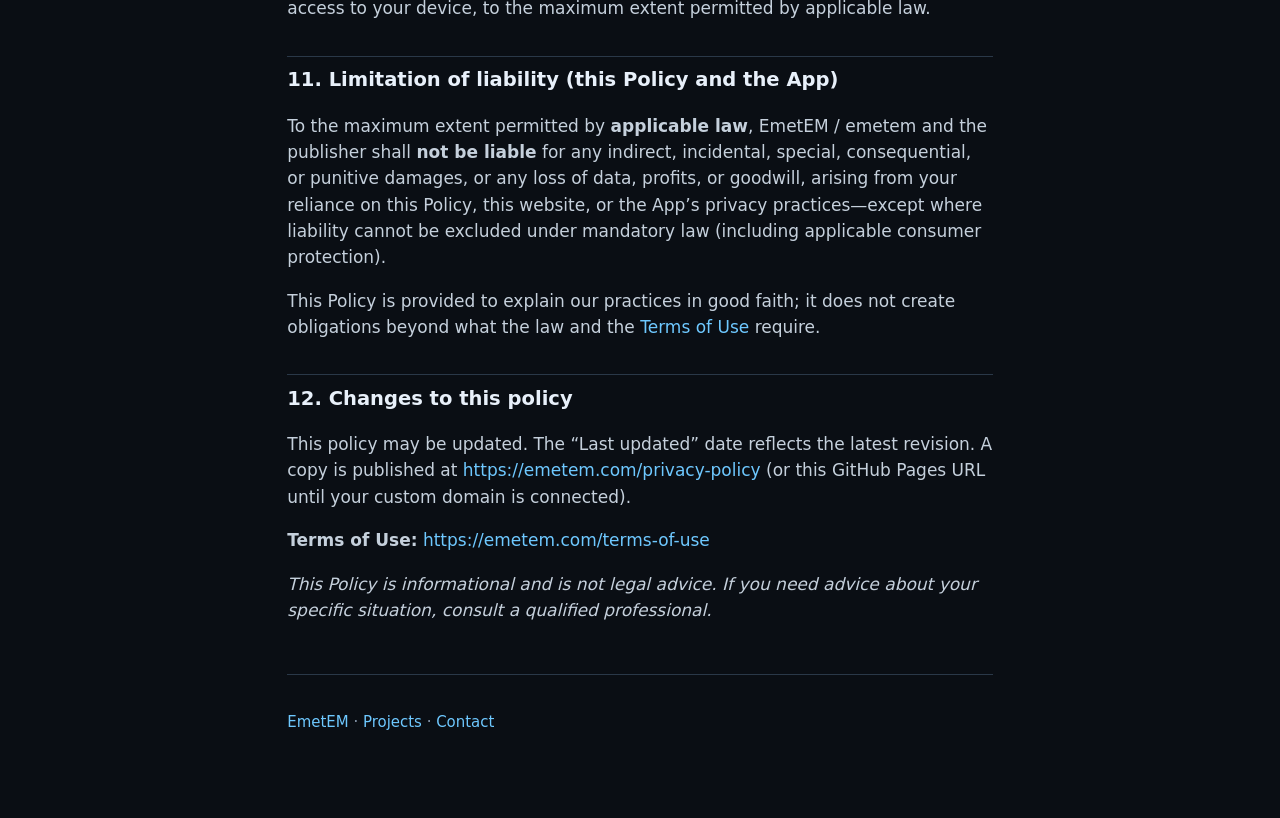
==== commit 9ea4b554: "update names and files" ====
--- a/privacy-policy.html
+++ b/privacy-policy.html
@@ -4,7 +4,7 @@
   <meta charset="utf-8" />
   <meta name="viewport" content="width=device-width, initial-scale=1" />
   <title>Privacy Policy — BikeGrade — EmetEM</title>
-  <meta name="description" content="Privacy Policy for the BikeGrade app by EmetEM / emetem.com." />
+  <meta name="description" content="Privacy Policy for the BikeGrade app by EmetEM (emetem)." />
   <link rel="stylesheet" href="assets/style.css" />
 </head>
 <body>
@@ -16,13 +16,14 @@
 
       <h2>1. Controller / publisher</h2>
       <p>
-        The application <strong>BikeGrade</strong> is published and distributed by <strong>emetem.com</strong>
-        (website: <a href="https://emetem.com">https://emetem.com</a>).
+        The application <strong>BikeGrade</strong> is developed under the developer identity <strong>EmetEM</strong> and published and distributed in app stores under the name
+        <strong>emetem</strong> (website: <a href="https://emetem.com">https://emetem.com</a>).
+        In this Policy, “<strong>we</strong>”, “<strong>us</strong>”, “<strong>publisher</strong>”, and “<strong>EmetEM</strong>” refer to that publisher.
       </p>
       <ul>
         <li><strong>Legal status:</strong> The publisher is a <strong>natural person</strong> (sole developer), not a registered company.
           A future trade name <strong>emetem</strong> may be used if a legal entity is formed later; these documents will be updated if that happens.</li>
-        <li><strong>Publisher / developer name (store listing):</strong> emetem.com</li>
+        <li><strong>Developer / publisher name (store listing):</strong> emetem (brand stylized as EmetEM).</li>
         <li><strong>Contact (support &amp; privacy):</strong> <a href="mailto:emetemdev@gmail.com">emetemdev@gmail.com</a> — use the same address in the Google Play / App Store listing and on this site.</li>
       </ul>
 
@@ -44,24 +45,26 @@
         <li>collect your name, email, or contact details through the app itself;</li>
         <li>collect account identifiers or login information;</li>
         <li>collect or share your precise GPS location;</li>
-        <li>upload your recordings or settings to servers controlled by emetem.com;</li>
+        <li>upload your recordings or settings to servers controlled by EmetEM / emetem;</li>
         <li>include third-party analytics (e.g. Google Analytics, Firebase Analytics, Crashlytics) or advertising SDKs;</li>
         <li>show ads or use advertising identifiers.</li>
       </ul>
 
       <h2>4. Legal basis and purposes</h2>
       <p>Processing is performed solely to provide the app’s functionality: displaying incline, overlays, recordings on your device, and remembering preferences. Because data stays on your device, the basis is your <strong>choice to use the app</strong> and, where applicable, <strong>legitimate interests</strong> in operating the app and meeting store requirements.</p>
+      <p>We do <strong>not</strong> perform automated decision-making or profiling that produces legal or similarly significant effects in the sense of Art. 22 GDPR for data processed by the App.</p>
 
       <h2>5. Data sharing and transfers</h2>
       <p>The publisher does not receive your personal data from the app by default and does not share it with third parties through the app. No data is intentionally transferred off your device by BikeGrade.</p>
       <p>If you manually export or share screenshots or content, that is governed by the tools you use.</p>
-      <p><strong>Google Play</strong> and your device manufacturer may process limited technical or account data under their own policies.</p>
+      <p><strong>Google Play</strong>, the <strong>App Store</strong>, and your device manufacturer may process limited technical or account data under their own policies.</p>
+      <p>This website (including these legal pages) may be hosted on infrastructure operated by third parties (for example GitHub Pages). Those providers may process technical data (such as IP address, access logs) under their own terms when you load pages in a browser; that processing is separate from data processed inside the BikeGrade app.</p>
 
       <h2>6. Retention and deletion</h2>
       <ul>
         <li>Recordings and settings remain on your device until you delete them or uninstall the app.</li>
         <li>You can delete individual recordings inside the app.</li>
-        <li>Uninstalling removes app data as part of the normal Android uninstall process.</li>
+        <li>Uninstalling removes app data as part of the normal OS uninstall process.</li>
       </ul>
 
       <h2>7. Your rights</h2>
@@ -72,11 +75,20 @@
       <p>The app is not directed at children below the age required in your region for consent without parental authorization.</p>
 
       <h2>9. International users</h2>
-      <p>If you use the app outside Slovakia, local laws may also apply. The publisher is identified as <strong>emetem.com</strong> for store and legal purposes.</p>
+      <p>If you use the app outside Slovakia, local laws may also apply. The publisher is identified as <strong>EmetEM</strong> / <strong>emetem</strong> for store and legal purposes (website <strong>emetem.com</strong>).</p>
 
-      <h2>10. Changes to this policy</h2>
+      <h2>10. Security</h2>
+      <p>We design the app to store data locally on your device using reasonable technical measures (such as private app storage and encryption where supported). <strong>No method of storage or transmission is 100% secure.</strong> You are responsible for keeping your device physically secure, using OS updates, and protecting against malware or unauthorized access. We are <strong>not responsible</strong> for compromise of your device, loss of data due to device failure, or actions of third parties who gain access to your device, to the maximum extent permitted by applicable law.</p>
+
+      <h2>11. Limitation of liability (this Policy and the App)</h2>
+      <p>To the maximum extent permitted by <strong>applicable law</strong>, EmetEM / emetem and the publisher shall <strong>not be liable</strong> for any indirect, incidental, special, consequential, or punitive damages, or any loss of data, profits, or goodwill, arising from your reliance on this Policy, this website, or the App’s privacy practices—except where liability cannot be excluded under mandatory law (including applicable consumer protection).</p>
+      <p>This Policy is provided to explain our practices in good faith; it does not create obligations beyond what the law and the <a href="terms-of-use.html">Terms of Use</a> require.</p>
+
+      <h2>12. Changes to this policy</h2>
       <p>This policy may be updated. The “Last updated” date reflects the latest revision. A copy is published at <a href="privacy-policy.html">https://emetem.com/privacy-policy</a> (or this GitHub Pages URL until your custom domain is connected).</p>
       <p><strong>Terms of Use:</strong> <a href="terms-of-use.html">https://emetem.com/terms-of-use</a></p>
+
+      <p><em>This Policy is informational and is not legal advice. If you need advice about your specific situation, consult a qualified professional.</em></p>
     </article>
 
     <footer class="site">
--- a/assets/style.css
+++ b/assets/style.css
@@ -49,6 +49,41 @@
 
 .wrap--wide {
   max-width: 52rem;
+}
+
+/* Teaser: only logo visible — remove .site-teaser from <body> to restore full page */
+body.site-teaser {
+  display: flex;
+  align-items: center;
+  justify-content: center;
+  min-height: 100vh;
+}
+
+body.site-teaser .wrap {
+  margin: 0 auto;
+  padding: 2rem 1.25rem;
+  width: 100%;
+  max-width: none;
+  display: flex;
+  justify-content: center;
+}
+
+body.site-teaser .dev-header {
+  margin: 0;
+  padding: 0;
+  border: none;
+  text-align: center;
+}
+
+body.site-teaser .dev-tagline,
+body.site-teaser .dev-nav,
+body.site-teaser main,
+body.site-teaser .site-footer {
+  display: none;
+}
+
+body.site-teaser .brand {
+  font-size: clamp(2rem, 8vw, 3rem);
 }
 
 /* —— Developer header —— */
